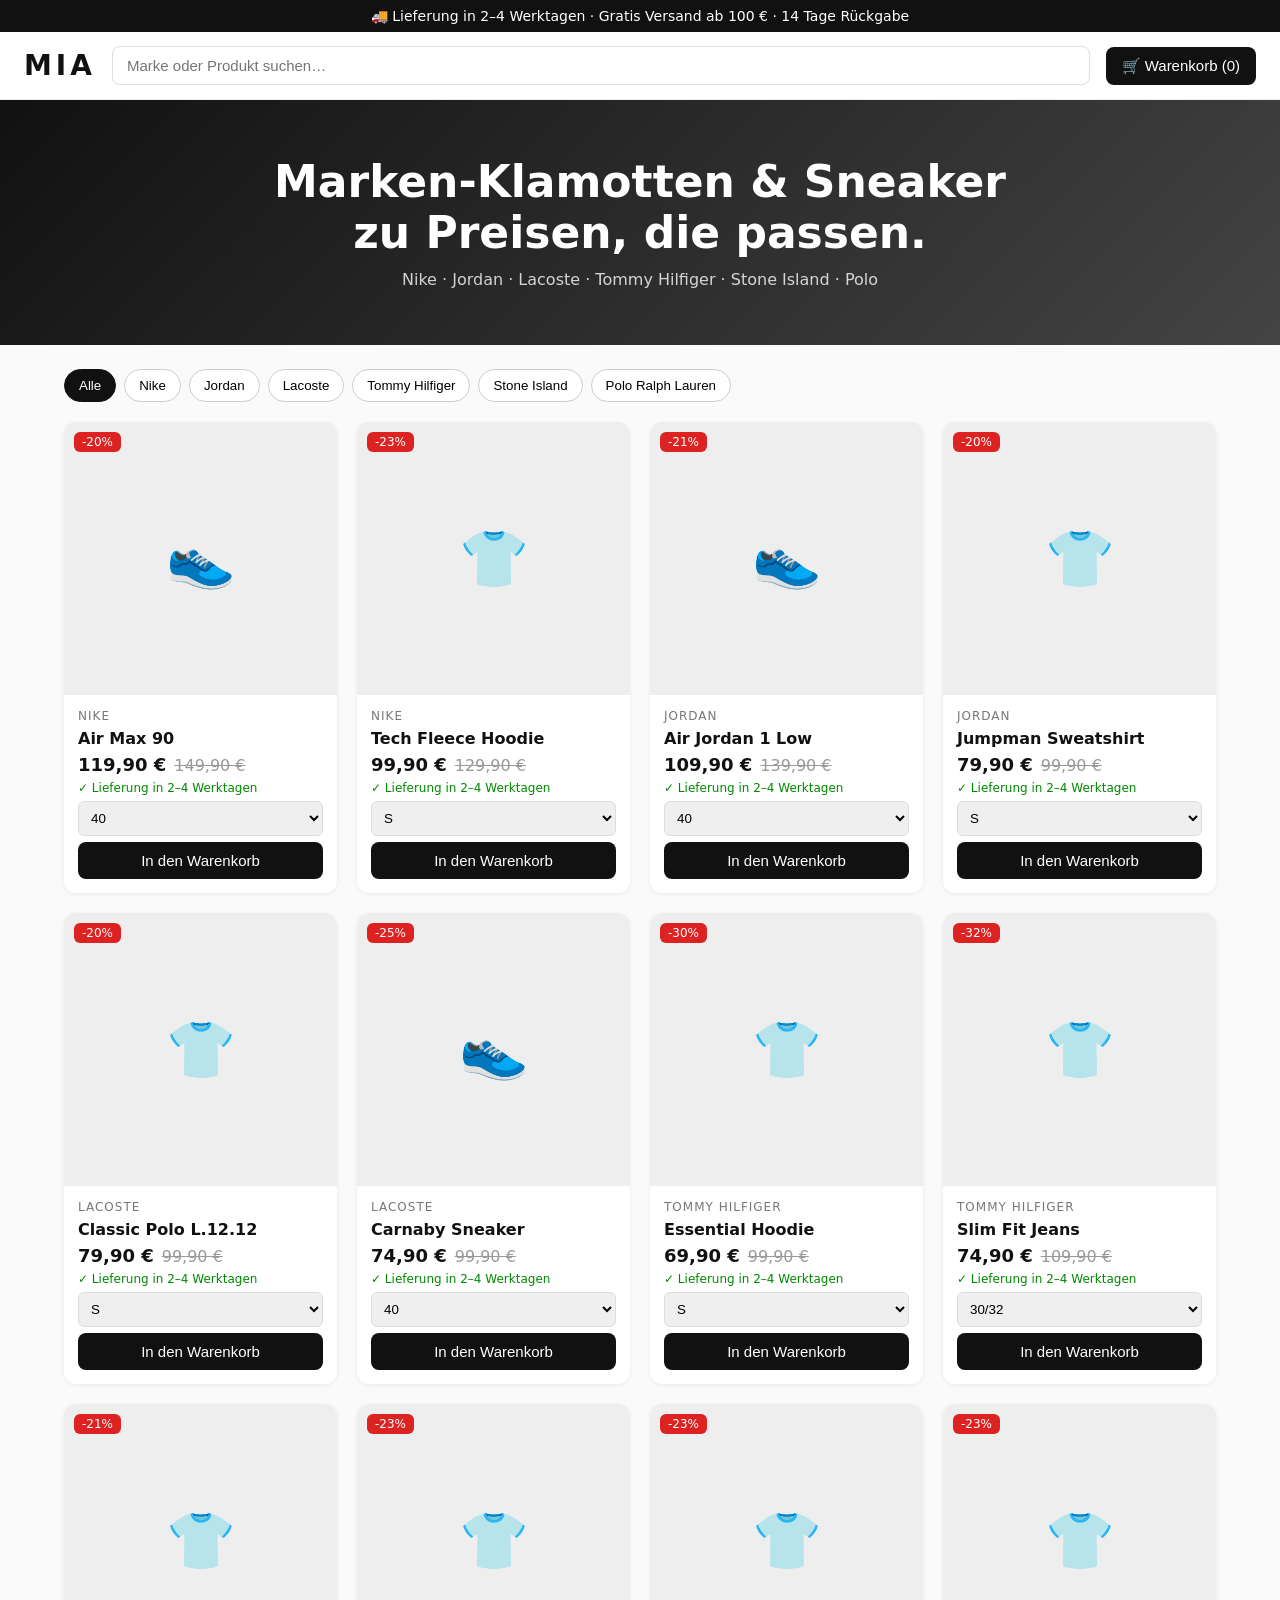
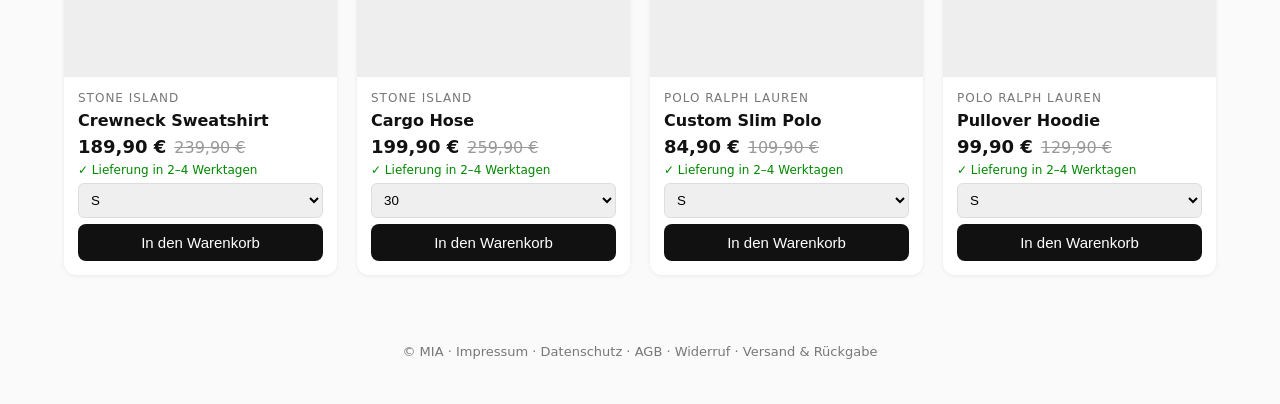
==== index.html @ f146b6a3 "Erster Entwurf: Marken-Fashion Online-Shop (statisch) Co-Authored-By: Claude Sonnet 5.5 <noreply@ant" ====
<!DOCTYPE html>
<html lang="de">
<head>
  <meta charset="utf-8">
  <meta name="viewport" content="width=device-width, initial-scale=1">
  <title>MIA – Marken-Fashion zum fairen Preis</title>
  <link rel="stylesheet" href="style.css">
</head>
<body>
  <div class="topbar">🚚 Lieferung in 2–4 Werktagen · Gratis Versand ab 100 € · 14 Tage Rückgabe</div>
  <header>
    <a class="logo" href="#">MIA</a>
    <input id="search" type="search" placeholder="Marke oder Produkt suchen…">
    <button id="cartBtn" class="cart-btn">🛒 Warenkorb (<span id="cartCount">0</span>)</button>
  </header>

  <section class="hero">
    <h1>Marken-Klamotten &amp; Sneaker<br>zu Preisen, die passen.</h1>
    <p>Nike · Jordan · Lacoste · Tommy Hilfiger · Stone Island · Polo</p>
  </section>

  <main>
    <div class="filters" id="filters"></div>
    <div class="grid" id="grid"></div>
  </main>

  <aside id="cart" class="cart hidden">
    <div class="cart-head"><h2>Warenkorb</h2><button id="closeCart">✕</button></div>
    <div id="cartItems"></div>
    <div class="cart-foot">
      <div>Zwischensumme: <b id="subtotal">0,00 €</b></div>
      <div>Versand: <b id="shipping">0,00 €</b></div>
      <div class="total">Gesamt: <b id="total">0,00 €</b></div>
      <button id="checkoutBtn" class="primary">Zur Kasse</button>
    </div>
  </aside>

  <dialog id="checkout">
    <form method="dialog" id="checkoutForm">
      <h2>Bestellung abschließen</h2>
      <input required name="name" placeholder="Vor- und Nachname">
      <input required name="street" placeholder="Straße und Hausnummer">
      <div class="row"><input required name="zip" placeholder="PLZ"><input required name="city" placeholder="Ort"></div>
      <input required type="email" name="email" placeholder="E-Mail">
      <select name="pay"><option>PayPal</option><option>Kreditkarte</option><option>Klarna</option><option>Vorkasse</option></select>
      <p class="note">Demo: Es wird noch keine echte Zahlung ausgelöst.</p>
      <div class="row"><button type="button" id="cancelCheckout">Abbrechen</button><button class="primary" type="submit">Jetzt kaufen</button></div>
    </form>
  </dialog>

  <footer>
    <p>© MIA · Impressum · Datenschutz · AGB · Widerruf · Versand &amp; Rückgabe</p>
  </footer>
  <script src="products.js"></script>
  <script src="app.js"></script>
</body>
</html>
---- style.css ----
*{box-sizing:border-box}body{margin:0;font-family:system-ui,sans-serif;color:#111;background:#fafafa}
.topbar{background:#111;color:#fff;text-align:center;padding:8px;font-size:14px}
header{display:flex;gap:16px;align-items:center;padding:14px 24px;background:#fff;border-bottom:1px solid #eee;position:sticky;top:0;z-index:5}
.logo{font-weight:900;font-size:28px;letter-spacing:4px;color:#111;text-decoration:none}
#search{flex:1;padding:10px 14px;border:1px solid #ddd;border-radius:8px;font-size:15px}
.cart-btn,.primary{background:#111;color:#fff;border:0;padding:10px 16px;border-radius:8px;cursor:pointer;font-size:15px}
.hero{background:linear-gradient(135deg,#111,#444);color:#fff;text-align:center;padding:56px 16px}
.hero h1{margin:0 0 12px;font-size:clamp(26px,5vw,44px)}.hero p{margin:0;opacity:.8}
main{max-width:1200px;margin:0 auto;padding:24px}
.filters{display:flex;flex-wrap:wrap;gap:8px;margin-bottom:20px}
.chip{border:1px solid #ccc;background:#fff;padding:8px 14px;border-radius:999px;cursor:pointer}
.chip.active{background:#111;color:#fff;border-color:#111}
.grid{display:grid;grid-template-columns:repeat(auto-fill,minmax(230px,1fr));gap:20px}
.card{background:#fff;border-radius:12px;overflow:hidden;box-shadow:0 1px 4px #0001;display:flex;flex-direction:column}
.img{aspect-ratio:1;background:#eee;display:grid;place-items:center;font-size:56px;position:relative}
.img img{width:100%;height:100%;object-fit:cover}
.badge{position:absolute;top:10px;left:10px;background:#d22;color:#fff;font-size:12px;padding:3px 8px;border-radius:6px}
.info{padding:14px;display:flex;flex-direction:column;gap:6px;flex:1}
.brand{font-size:12px;text-transform:uppercase;color:#777;letter-spacing:1px}
.price b{font-size:18px}.price s{color:#999;margin-left:8px}
.info select{padding:8px;border:1px solid #ddd;border-radius:6px}
.info .primary{margin-top:auto}
.delivery{font-size:12px;color:#080}
.cart{position:fixed;right:0;top:0;bottom:0;width:min(400px,100%);background:#fff;box-shadow:-4px 0 20px #0003;z-index:10;display:flex;flex-direction:column}
.hidden{display:none}.cart-head{display:flex;justify-content:space-between;align-items:center;padding:16px;border-bottom:1px solid #eee}
.cart-head button{background:none;border:0;font-size:20px;cursor:pointer}
#cartItems{flex:1;overflow:auto;padding:16px}
.item{display:flex;justify-content:space-between;gap:8px;padding:10px 0;border-bottom:1px solid #f0f0f0;font-size:14px}
.item button{border:1px solid #ddd;background:#fff;border-radius:4px;cursor:pointer;width:26px}
.cart-foot{padding:16px;border-top:1px solid #eee;display:flex;flex-direction:column;gap:6px}.total{font-size:18px}
dialog{border:0;border-radius:12px;padding:24px;width:min(420px,95%)}dialog::backdrop{background:#0006}
dialog form{display:flex;flex-direction:column;gap:10px}dialog input,dialog select{padding:10px;border:1px solid #ddd;border-radius:6px;font-size:15px}
.row{display:flex;gap:10px}.row>*{flex:1}.note{font-size:12px;color:#777;margin:0}
dialog button:not(.primary){padding:10px;border:1px solid #ddd;background:#fff;border-radius:8px;cursor:pointer}
footer{text-align:center;padding:32px;color:#777;font-size:13px}
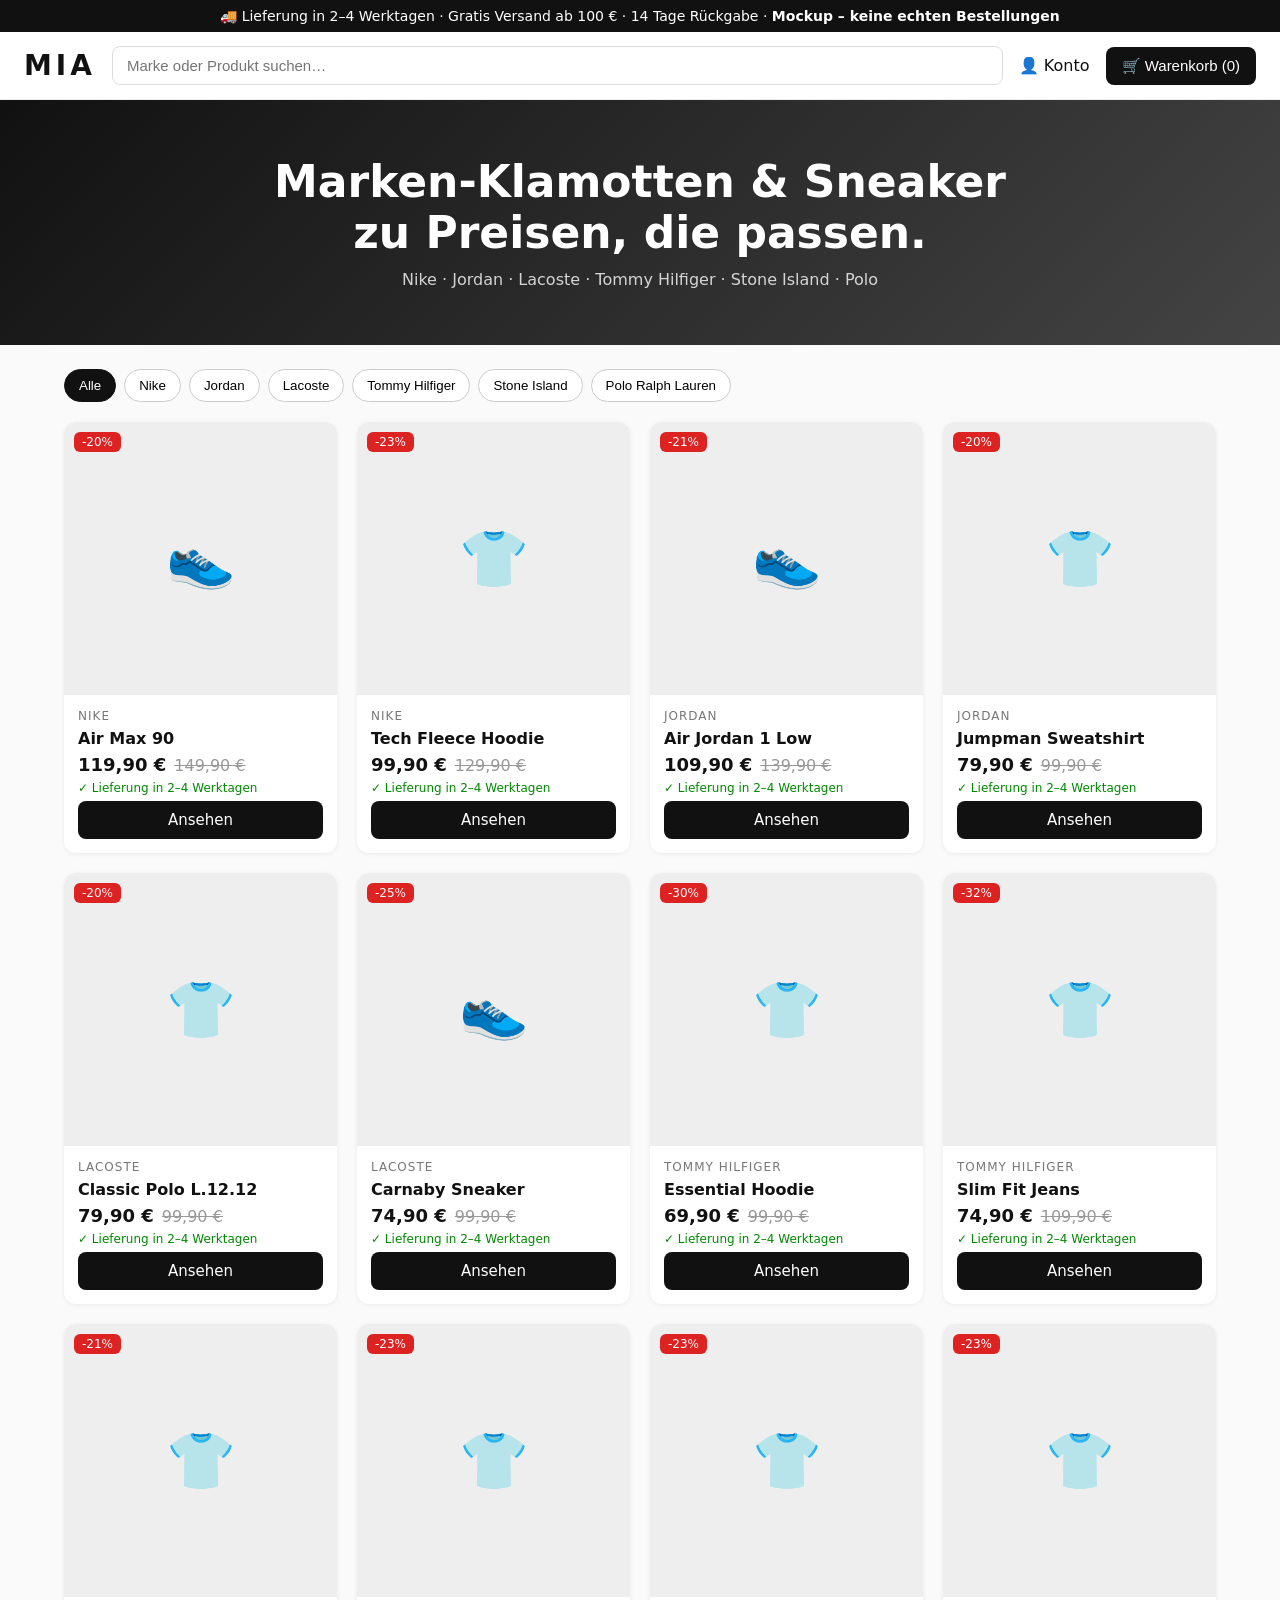
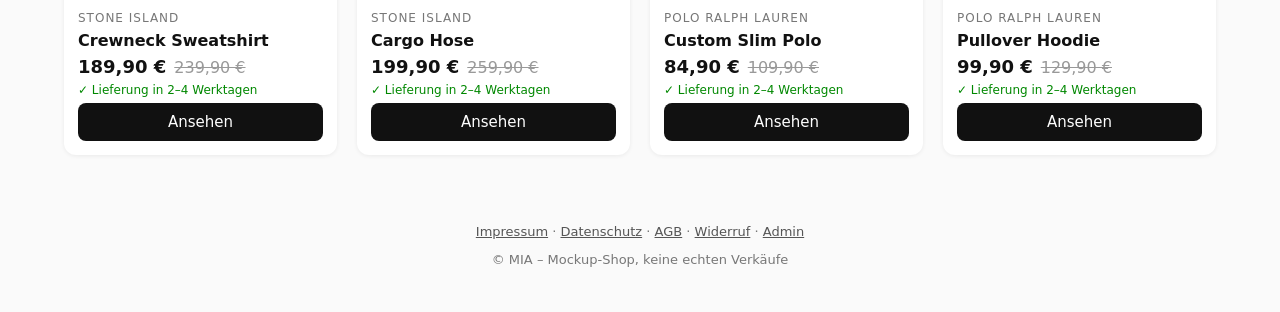
==== commit 4e90fbb8: "Mockup erweitert: Produktseiten, Kundenkonto, Admin-Panel, Rechtstext-Vorlagen Co-Authored-By: Claud" ====
--- a/index.html
+++ b/index.html
@@ -1,57 +1,13 @@
 <!DOCTYPE html>
 <html lang="de">
-<head>
-  <meta charset="utf-8">
-  <meta name="viewport" content="width=device-width, initial-scale=1">
-  <title>MIA – Marken-Fashion zum fairen Preis</title>
-  <link rel="stylesheet" href="style.css">
-</head>
+<head><meta charset="utf-8"><meta name="viewport" content="width=device-width, initial-scale=1">
+<title>MIA – Marken-Fashion zum fairen Preis</title><link rel="stylesheet" href="style.css"></head>
 <body>
-  <div class="topbar">🚚 Lieferung in 2–4 Werktagen · Gratis Versand ab 100 € · 14 Tage Rückgabe</div>
-  <header>
-    <a class="logo" href="#">MIA</a>
-    <input id="search" type="search" placeholder="Marke oder Produkt suchen…">
-    <button id="cartBtn" class="cart-btn">🛒 Warenkorb (<span id="cartCount">0</span>)</button>
-  </header>
-
   <section class="hero">
     <h1>Marken-Klamotten &amp; Sneaker<br>zu Preisen, die passen.</h1>
     <p>Nike · Jordan · Lacoste · Tommy Hilfiger · Stone Island · Polo</p>
   </section>
-
-  <main>
-    <div class="filters" id="filters"></div>
-    <div class="grid" id="grid"></div>
-  </main>
-
-  <aside id="cart" class="cart hidden">
-    <div class="cart-head"><h2>Warenkorb</h2><button id="closeCart">✕</button></div>
-    <div id="cartItems"></div>
-    <div class="cart-foot">
-      <div>Zwischensumme: <b id="subtotal">0,00 €</b></div>
-      <div>Versand: <b id="shipping">0,00 €</b></div>
-      <div class="total">Gesamt: <b id="total">0,00 €</b></div>
-      <button id="checkoutBtn" class="primary">Zur Kasse</button>
-    </div>
-  </aside>
-
-  <dialog id="checkout">
-    <form method="dialog" id="checkoutForm">
-      <h2>Bestellung abschließen</h2>
-      <input required name="name" placeholder="Vor- und Nachname">
-      <input required name="street" placeholder="Straße und Hausnummer">
-      <div class="row"><input required name="zip" placeholder="PLZ"><input required name="city" placeholder="Ort"></div>
-      <input required type="email" name="email" placeholder="E-Mail">
-      <select name="pay"><option>PayPal</option><option>Kreditkarte</option><option>Klarna</option><option>Vorkasse</option></select>
-      <p class="note">Demo: Es wird noch keine echte Zahlung ausgelöst.</p>
-      <div class="row"><button type="button" id="cancelCheckout">Abbrechen</button><button class="primary" type="submit">Jetzt kaufen</button></div>
-    </form>
-  </dialog>
-
-  <footer>
-    <p>© MIA · Impressum · Datenschutz · AGB · Widerruf · Versand &amp; Rückgabe</p>
-  </footer>
-  <script src="products.js"></script>
-  <script src="app.js"></script>
+  <main><div class="filters" id="filters"></div><div class="grid" id="grid"></div></main>
+  <script src="products.js"></script><script src="shared.js"></script><script src="app.js"></script>
 </body>
 </html>
--- a/style.css
+++ b/style.css
@@ -33,3 +33,26 @@
 .row{display:flex;gap:10px}.row>*{flex:1}.note{font-size:12px;color:#777;margin:0}
 dialog button:not(.primary){padding:10px;border:1px solid #ddd;background:#fff;border-radius:8px;cursor:pointer}
 footer{text-align:center;padding:32px;color:#777;font-size:13px}
+/* Produktseite, Konto, Admin, Rechtstexte */
+a{color:inherit}.nav-link{text-decoration:none;white-space:nowrap}
+.btn{display:block;text-align:center;text-decoration:none;margin-top:auto}
+.pname{font-weight:700;text-decoration:none}.img{text-decoration:none;color:inherit}
+#searchForm{flex:1;display:flex}
+.crumbs{color:#777;font-size:14px}
+.pdp{display:grid;grid-template-columns:1fr 1fr;gap:32px;margin:16px 0 40px}
+.img.big{border-radius:12px;font-size:140px}.pdp-info h1{margin:4px 0}
+.big-price b{font-size:28px}.sizes{display:flex;flex-wrap:wrap;gap:8px;margin-bottom:8px}
+.chip.size.active{background:#111;color:#fff}.wide{width:100%;padding:14px;font-size:16px;margin:12px 0}
+.err{color:#d22;font-size:14px;margin:4px 0}
+.narrow{max-width:760px}.two{display:grid;grid-template-columns:1fr 1fr;gap:20px}
+.box{background:#fff;border-radius:12px;padding:20px;box-shadow:0 1px 4px #0001;margin-bottom:16px;display:flex;flex-direction:column;gap:10px}
+.box input,.box select,.box textarea,main textarea{padding:10px;border:1px solid #ddd;border-radius:6px;font:inherit}
+.tag{background:#eee;padding:2px 8px;border-radius:6px;font-size:12px}
+.stats{display:grid;grid-template-columns:repeat(3,1fr);gap:16px}.stats h2{margin:4px 0}
+table{width:100%;border-collapse:collapse;background:#fff;border-radius:12px;overflow:hidden;margin:16px 0}
+th,td{text-align:left;padding:10px;border-bottom:1px solid #eee;vertical-align:top;font-size:14px}
+main button:not(.primary):not(.chip){padding:6px 12px;border:1px solid #ddd;background:#fff;border-radius:6px;cursor:pointer}
+.legal{max-width:760px;line-height:1.6}.legal h2{margin-top:28px}
+.warn{background:#fff3cd;border:1px solid #ffe08a;padding:12px 16px;border-radius:8px;font-size:14px}
+footer a{color:#555}
+@media(max-width:700px){.pdp,.two,.stats{grid-template-columns:1fr}header{flex-wrap:wrap}}
